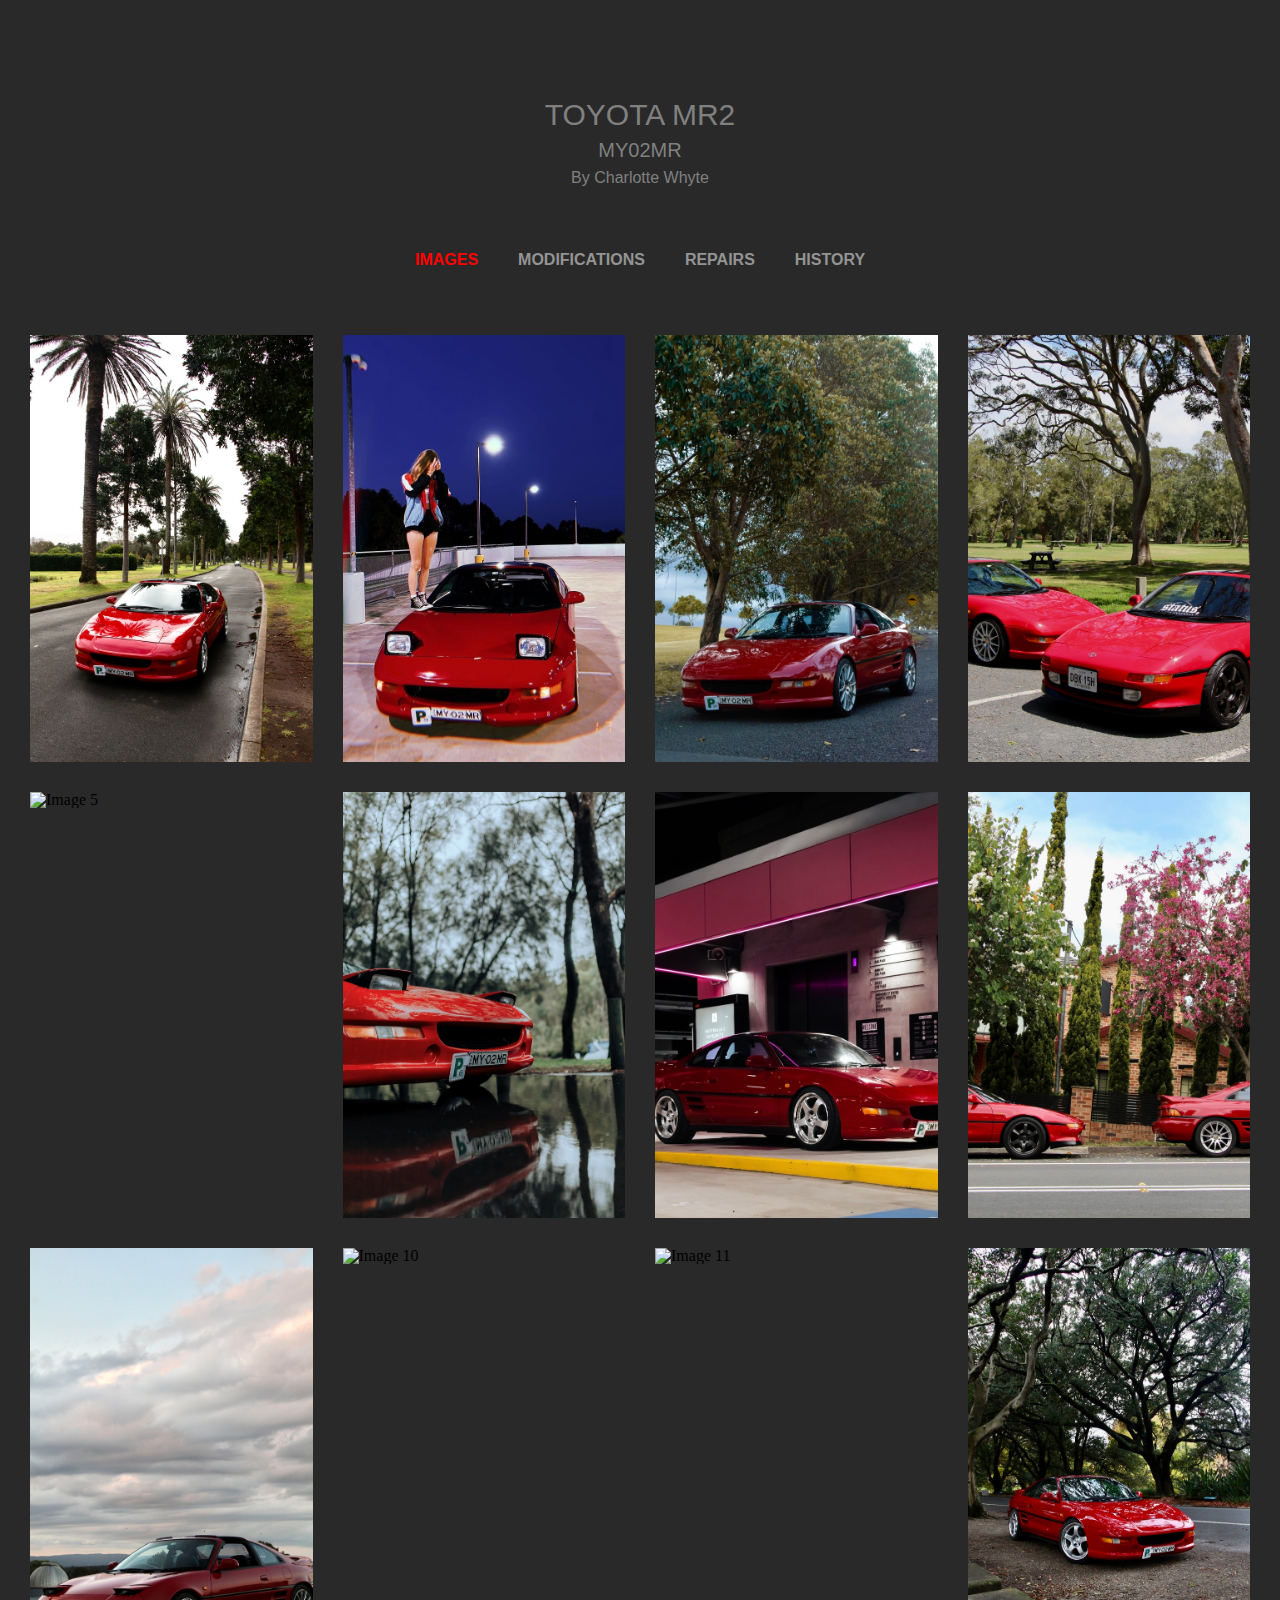
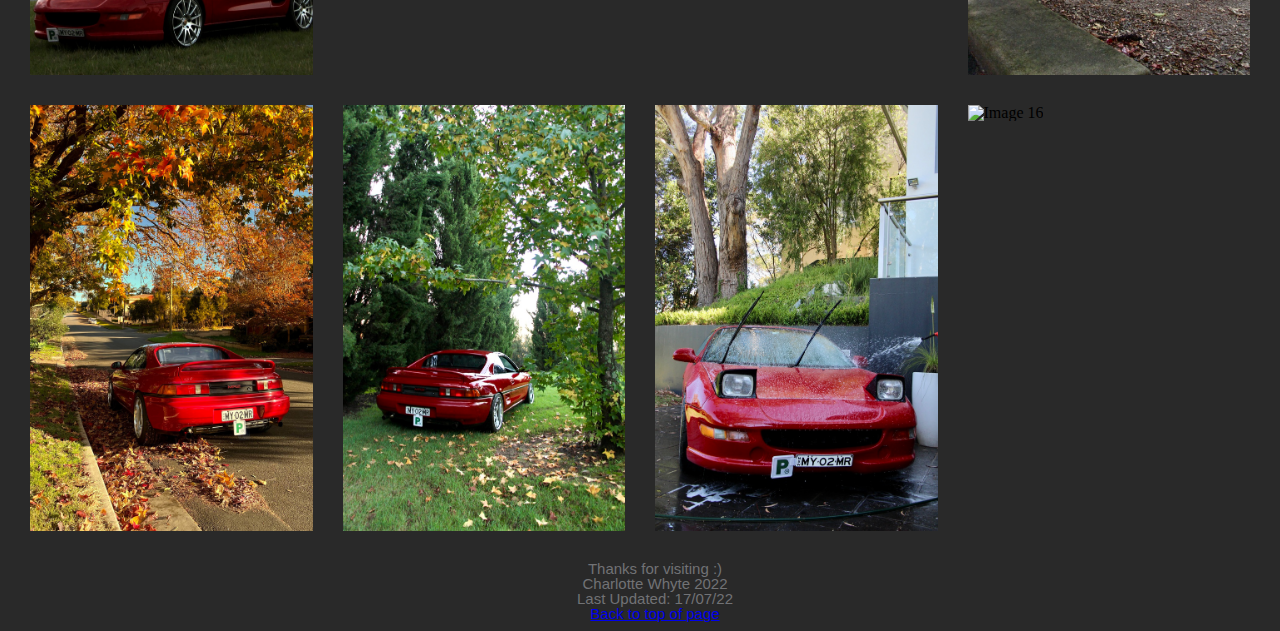
==== index.html @ 2e7244ba "Add intiial files" ====
<!doctype html>
<html>

<head>

    <link rel="stylesheet" href="reset.css" />
    <link rel="stylesheet" href="styles.css" />
    <script defer src="main.js" type="application/javascript"></script>

</head>

<body>
    <a name="top"></a>
    <header class="header1">
        <div class="name1">TOYOTA MR2</div>
        <div class="name2">MY02MR</div>
        <div class="name3">By Charlotte Whyte</div>

    </header>
    <nav>
        <a class="current" href="index.html">IMAGES</a>
        <a href="mods.html">MODIFICATIONS</a>
        <a href="repairs.html">REPAIRS</a>
        <a href="history.html">HISTORY</a>
        <div id="indicator"></div>
    </nav>



    <div class="gallery">
        <figure class="gallery__item gallery__item--1">
            <img src="img/home/index1.jpg" class="gallery__img" alt="Image 1">
        </figure>

        <figure class="gallery__item gallery__item--2">
            <img src="img/home/index2.jpg" class="gallery__img" alt="Image 2">
        </figure>

        <figure class="gallery__item gallery__item--3">
            <img src="img/home/index3.jpg" class="gallery__img" alt="Image 3">
        </figure>

        <figure class="gallery__item gallery__item--4">
            <img src="img/home/index4.jpg" class="gallery__img" alt="Image 4">
        </figure>

        <figure class="gallery__item gallery__item--5">
            <img src="img/home/index5.jpg" class="gallery__img" alt="Image 5">
        </figure>

        <figure class="gallery__item gallery__item--6">
            <img src="img/home/index6.jpg" class="gallery__img" alt="Image 6">
        </figure>

        <figure class="gallery__item gallery__item--7">
            <img src="img/home/index7.jpg" class="gallery__img" alt="Image 7">
        </figure>

        <figure class="gallery__item gallery__item--8">
            <img src="img/home/index8.jpg" class="gallery__img" alt="Image 8">
        </figure>

        <figure class="gallery__item gallery__item--9">
            <img src="img/home/index9.jpg" class="gallery__img" alt="Image 9">
        </figure>
        <figure class="gallery__item gallery__item--10">
            <img src="img/home/index10.jpg" class="gallery__img" alt="Image 10">
        </figure>
        <figure class="gallery__item gallery__item--11">
            <img src="img/home/index11.jpg" class="gallery__img" alt="Image 11">
        </figure>

        <figure class="gallery__item gallery__item--12">
            <img src="img/home/index12.jpg" class="gallery__img" alt="Image 12">
        </figure>
        <figure class="gallery__item gallery__item--13">
            <img src="img/home/index13.JPEG" class="gallery__img" alt="Image 13">
        </figure>
        <figure class="gallery__item gallery__item--14">
            <img src="img/home/index14.jpg" class="gallery__img" alt="Image 14">
        </figure>
        <figure class="gallery__item gallery__item--15">
            <img src="img/home/index15.jpg" class="gallery__img" alt="Image 15">
        </figure>
        <figure class="gallery__item gallery__item--16">
            <img src="img/home/index16.jpg" class="gallery__img" alt="Image 16">
        </figure>
    </div>
</body>


<div class="footer">

    <p><b>Thanks for visiting :)</b></p>

    <p>Charlotte Whyte 2022</p>
    <p>Last Updated: 17/07/22</p>

    <p><a href="#top">Back to top of page</a></p>
</div>



</html>
---- styles.css ----
html {
    background-color: #292929;
    overflow: scroll;
}

.header1 {
    padding-top: 90px;
    padding-left: 16px;
    padding-right: 16px;
    padding-bottom: -40px;

}

.name1 {

    margin-top: 10px;
    text-align: center;
    color: gray;
    font-family: 'Segoe UI', Tahoma, Geneva, Verdana, sans-serif;
    font-size: 30px;

}

.name2 {

    margin-top: 10px;
    text-align: center;
    color: gray;
    font-family: 'Segoe UI', Tahoma, Geneva, Verdana, sans-serif;
    font-size: 20px;
}

.name3 {

    margin-top: 10px;
    text-align: center;
    color: gray;
    font-family: 'Segoe UI', Tahoma, Geneva, Verdana, sans-serif;
    font-size: 100%;
}


body {
    margin-top: -250px;
    margin: 0;
    background-color: #292929;
    overflow: hidden;
}

nav {
    background-color: #292929;
    max-width: 800px;
    display: table;
    margin: 50px auto;
}

nav a {
    display: inline-block;
    text-align: center;
    color: #949494;
    text-decoration: none;
    font-family: Verdana, Geneva, Tahoma, sans-serif;
    font-weight: bold;
    padding: 10px 20px;
    transition: 0.2s ease color;
}

nav a:before,
nav a:after {
    content: "";
    position: relative;
    border-radius: 50%;
    background-color: rgb(218, 64, 64);
    display: block;
    transform: scale(0);
    transition: 0.2s ease transform;
}

nav a:before {
    top: 0;
    left: -12px;
    width: 6px;
    height: 6px;
}

nav a:after {
    top: -18px;
    left: -4px;
    width: 4px;
    height: 4px;
}

nav a:hover {
    color: #949494;
}

nav a:hover:before,
nav a:hover:after {
    transform: scale(1);
}


nav .current {
    color: red;
}


#indicator {
    width: 30px;
    height: 3px;
    border-radius: 5px;
    transition: 0.2s ease transform, 0.2s ease opacity;
    background: linear-gradient(130deg, rgb(218, 64, 64), red);
    opacity: 0;
}

/* 

nav a:nth-child(1):hover~#indicator {
    left: 8%;
    background: linear-gradient(130deg, rgb(218, 64, 64), red);
}

nav a:nth-child(2):hover~#indicator {
    left: 35%;
    background: linear-gradient(130deg, rgb(218, 64, 64), red);
}

nav a:nth-child(3):hover~#indicator {
    left: 63%;
    background: linear-gradient(130deg, rgb(218, 64, 64), red);
}

nav a:nth-child(4):hover~#indicator {
    left: 86%;
    background: linear-gradient(130deg, rgb(218, 64, 64), red);
} */




.gallery {
    display: grid;
    grid-template-columns: 1fr 1fr 1fr 1fr;
    /* grid-template-rows: repeat(20, 5vw); */
    width: 100%;
    grid-gap: 30px;
    padding-left: 30px;
    padding-right: 30px;
    box-sizing: border-box;

}


@media screen and (max-width: 700px) {
    .gallery {
        grid-template-columns: 1fr 1fr;
    }
}

.gallery__img {
    width: 100%;
    height: 100%;
    object-fit: cover;
}

/*mods */

.modheading {

    max-width: 1200px;
    margin: 0 auto;
}

.title {
    color: red;
    letter-spacing: 3px;
    font-family: 'Segoe UI', Tahoma, Geneva, Verdana, sans-serif;
    font-size: 30px;
    text-shadow: 2px 2px 4px rgba(142, 42, 42, 0.634),
        3px 4px 4px rgba(95, 21, 21, 0.634);
    text-decoration-line: underline;



}

.headtext {
    padding-top: 20px;
    padding-bottom: 30px;
    color: gray;
    font-family: 'Segoe UI', Tahoma, Geneva, Verdana, sans-serif;
    font-size: 20px;




}

.line {
    border-bottom: 2px solid rgba(255, 0, 0, 0.615);
}

.image1 {
    float: right;

    margin-right: 50px;
    padding-left: 50px;
    padding-top: 30px;
}

.image2 {
    float: right;

    margin-right: 50px;

    padding-top: 30px;
}

.title1 {
    padding-top: 40px;
    font-size: 30px;
    color: lightgray;
    margin-left: 50px;
    text-align: center;
    padding-bottom: 20px;
}

.title2 {
    padding-top: 40px;
    font-size: 30px;
    color: lightgray;
    margin-left: 50px;
    text-align: center;
    padding-bottom: 20px;
}

.wrapper1 {
    font-size: 25px;
    color: lightgray;
    margin-right: 150px;
    margin-left: 50px;
    margin-top: 20px;
    padding-bottom: 35px;
    padding-right: 190px;

}

.wrapper2 {
    font-size: 25px;
    color: lightgray;
    margin-right: 150px;
    margin-left: 50px;
    margin-top: 20px;
    padding-bottom: 35px;
    padding-right: 190px;

}

.title3 {

    font-size: 25px;
    color: lightgray;
    padding-top: 20px;
    text-align: center;
    padding-bottom: 20px;
}

.wrapper3 {
    font-size: 20px;
    color: lightgray;


}

.line1 {
    padding-top: 60px;
    border-bottom: 2px solid rgba(255, 0, 0, 0.3);
    margin-left: 50px;
    margin-right: 50px;
}

.line2 {
    padding-top: 10px;
    border-bottom: 2px solid rgba(255, 0, 0, 0.3);
    margin-left: 50px;
    margin-right: 50px;
}

.line3 {
    padding-top: 15px;
    border-bottom: 2px solid rgba(255, 0, 0, 0.3);
    margin-left: 50px;
    margin-right: 50px;
}

.line4 {
    border-bottom: 2px solid rgba(255, 0, 0, 0.3);
    padding-top: 20px;
    align-self: center;
}
.line5 {
    border-bottom: 2px solid rgba(255, 0, 0, 0.3);
    padding-top: 20px;
    align-self: center;
    margin-bottom: 30px;
}
.line7 {

    border-bottom: 2px solid rgba(255, 0, 0, 0.3);
    margin-bottom: 0px;
    padding-top: 30px;
    align-self: center;
}
.line8 {

    border-bottom: 2px solid rgba(255, 0, 0, 0.3);
    padding-top: 35px;
    margin-bottom: 0px;
    align-self: center;
}
.line9 {
    border-bottom: 2px solid rgba(255, 0, 0, 0.3);
    padding-top: 20px;
    align-self: center;
    margin-bottom:30px;
    padding-bottom: 10px;
}
.line10 {

    border-bottom: 2px solid rgba(255, 0, 0, 0.3);
    padding-top: 35px;
    margin-bottom: 30px;
    align-self: center;
}

.line6 {
    border-bottom: 2px solid rgba(255, 0, 0, 0.3);
    margin-left: 50px;
    margin-right: 50px;
}

.size {
    max-width: 1200px;
    margin: 0 auto 0;
}

.image4 {
    float: right;

    margin-right: 50px;
    padding-left: 0px;
    padding-top: 30px;
}

.image3 {
    float: right;

    margin-right: 50px;

    padding-top: -30px;
}

.footer {

    padding-top: 30px;
    padding-bottom: 10px;

    color: rgb(113, 114, 117);
    text-align: center;
    font-size: 15px;
    margin-left: 30px;

    font-family: 'Segoe UI', Tahoma, Geneva, Verdana, sans-serif;

}


/* repairs*/
@keyframes tonext {
    75% {
        left: 0;
    }

    95% {
        left: 100%;
    }

    98% {
        left: 100%;
    }

    99% {
        left: 0;
    }
}

@keyframes tostart {
    75% {
        left: 0;
    }

    95% {
        left: -300%;
    }

    98% {
        left: -300%;
    }

    99% {
        left: 0;
    }
}

@keyframes snap {
    96% {
        scroll-snap-align: center;
    }

    97% {
        scroll-snap-align: none;
    }

    99% {
        scroll-snap-align: none;
    }

    100% {
        scroll-snap-align: center;
    }
}

.body1 {
    max-width: 37.5rem;
    margin: 0 auto;
    padding: 0 1.25rem;
    font-family: 'Lato', sans-serif;
}

* {
    box-sizing: border-box;
    scrollbar-color: transparent transparent;
    /* thumb and track color */
    scrollbar-width: 0px;
}

*::-webkit-scrollbar {
    width: 0;
}

*::-webkit-scrollbar-track {
    background: transparent;
}

*::-webkit-scrollbar-thumb {
    background: transparent;
    border: none;
}

* {
    -ms-overflow-style: none;
}

ol,
li {
    list-style: none;
    margin: 0;
    padding: 0;
}

.carousel {
    position: relative;
    padding-top: 75%;
    filter: drop-shadow(0 0 10px #0003);
    perspective: 100px;
}

.carousel2 {
    position: relative;
    padding-top: 75%;
    filter: drop-shadow(0 0 10px #0003);
    perspective: 100px;
}

.carousel__viewport {
    position: absolute;
    top: 0;
    right: 0;
    bottom: 0;
    left: 0;
    display: flex;
    overflow-x: scroll;
    counter-reset: item;
    scroll-behavior: smooth;
    scroll-snap-type: x mandatory;
}

.carousel__slide {
    position: relative;
    flex: 0 0 100%;
    width: 100%;
    background-color: #f99;
    counter-increment: item;
}

.carousel__slide img {
    width: 100%;
    height: 100%;
}

.carousel__snapper {
    position: absolute;
    top: 0;
    left: 0;
    width: 100%;
    height: 100%;
    scroll-snap-align: center;
}

@media (hover: hover) {
    .carousel__snapper {
        animation-name: tonext, snap;
        animation-timing-function: ease;
        animation-duration: 4s;
        animation-iteration-count: infinite;
    }

    .carousel__slide:last-child .carousel__snapper {
        animation-name: tostart, snap;
    }
}

@media (prefers-reduced-motion: reduce) {
    .carousel__snapper {
        animation-name: none;
    }
}

.carousel:hover .carousel__snapper,
.carousel:focus-within .carousel__snapper {
    animation-name: none;
}

.carousel__navigation {
    position: absolute;
    right: 0;
    bottom: 20px;
    left: 0;
    text-align: center;
}


.carousel__navigation-list,
.carousel__navigation-item {
    display: inline-block;
}

.carousel__navigation-button {
    display: inline-block;
    width: 1.5rem;
    height: 1.5rem;
    background-color: #333;
    background-clip: content-box;
    border: 0.25rem solid transparent;
    border-radius: 50%;
    font-size: 0;
    transition: transform 0.1s;
}

.carousel::before,
.carousel::after,
.carousel__prev,
.carousel__next {
    position: absolute;
    top: 0;
    margin-top: 45%;
    width: 2rem;
    height: 2rem;
    transform: translateY(-50%);
    border-radius: 50%;
    font-size: 0;
    outline: 0;
}

.carousel::before,
.carousel__prev {
    left: 4px;
}

.carousel::after,
.carousel__next {
    right: 4px;
}

.carousel::before,
.carousel::after {
    content: '';
    z-index: 1;
    background-color: #333;
    background-size: 16px 16px;
    background-repeat: no-repeat;
    background-position: center center;
    color: #fff;
    font-size: 2.5rem;
    line-height: 4rem;
    text-align: center;
    pointer-events: none;
}

.carousel::before {
    background-image: url("data:image/svg+xml,%3Csvg viewBox='0 0 100 100' xmlns='http://www.w3.org/2000/svg'%3E%3Cpolygon points='0,50 80,100 80,0' fill='%23fff'/%3E%3C/svg%3E");
}

.carousel::after {
    background-image: url("data:image/svg+xml,%3Csvg viewBox='0 0 100 100' xmlns='http://www.w3.org/2000/svg'%3E%3Cpolygon points='100,50 20,100 20,0' fill='%23fff'/%3E%3C/svg%3E");
}

.image5 {
    float: right;
    margin-top: 30px;

}

.image6 {
    float: right;

    margin-top: 30px;
}

.title4 {

    font-size: 25px;
    color: lightgray;
    padding-top: 60px;
    text-align: center;
    padding-bottom: 20px;
}
.title5 {

    font-size: 25px;
    color: lightgray;
    padding-top: 20px;
    text-align: center;
    padding-bottom: 20px;
}
.section {
    display: grid;
    grid-template-columns: 1fr 1fr 1fr;
    box-sizing: border-box;
    margin: 0px auto 0;
    justify-items: right;
}

.container {
    max-width: 1200px;
    margin: 0 auto;
}

.htitle {
    padding-top: 20px;
    font-size: 30px;
    color: lightgray;
    margin-left: 50px;
    text-align: center;
    padding-bottom: 20px;
}
.hwrapper {
    font-size: 25px;
    color: lightgray;
    max-width:1200px;
    text-align: center;

}
.contain {
    max-width: 1200px;
    margin: 0 auto;
    text-align: center;
}
.image7 {
   margin-right:25px;
   margin-left:25px;

    margin-top: 40px;
}
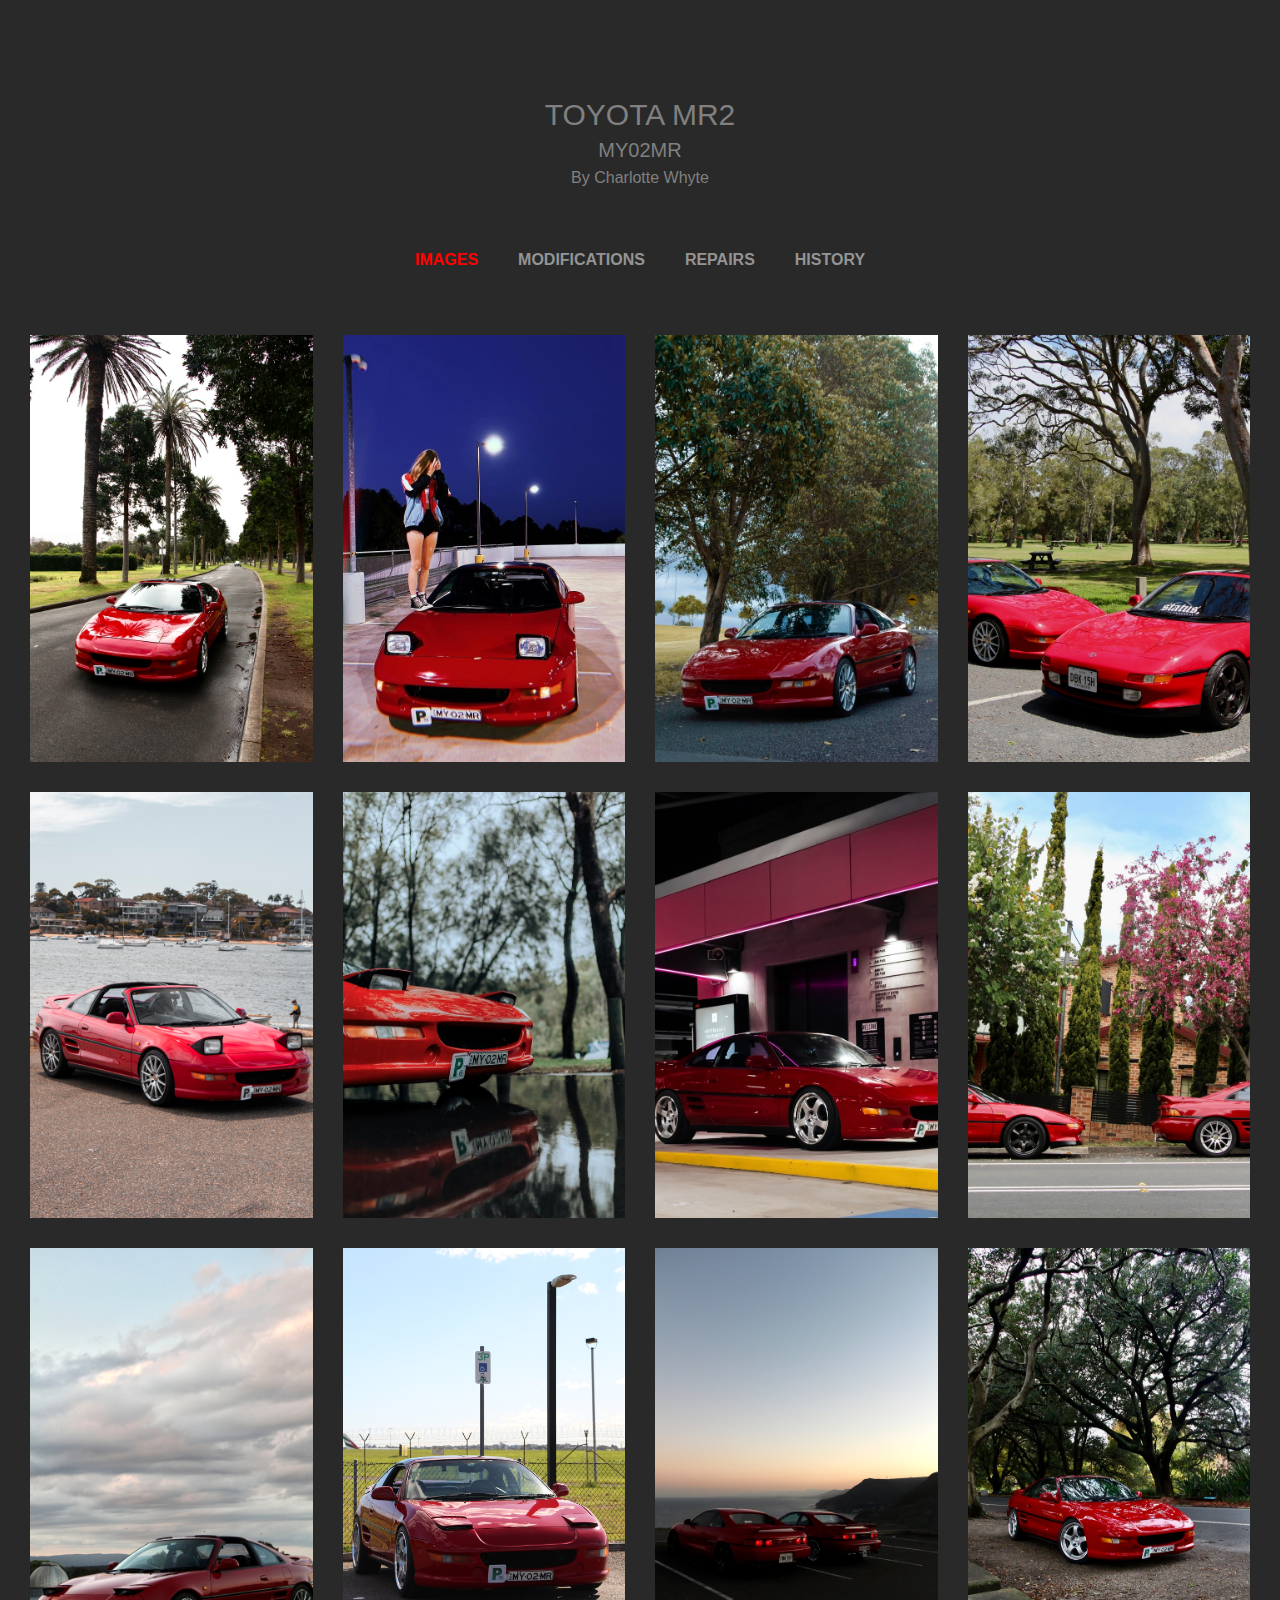
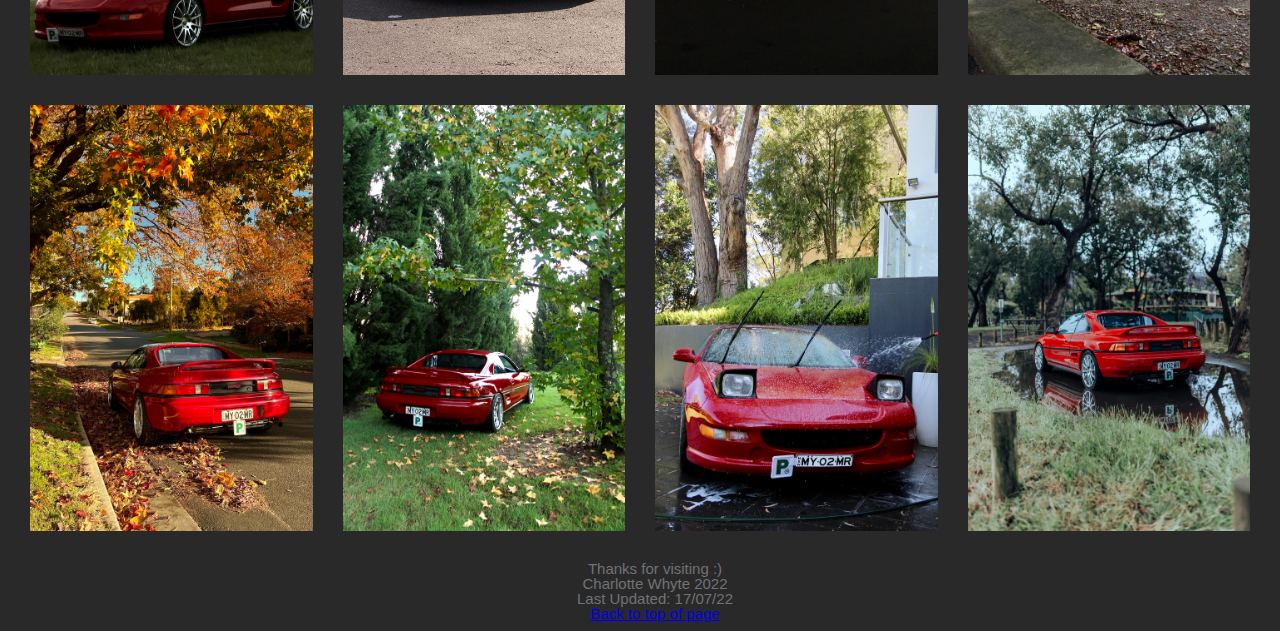
==== commit c5b086bc: "Updated styles for mobile" ====
--- a/index.html
+++ b/index.html
@@ -2,7 +2,7 @@
 <html>
 
 <head>
-
+    <meta name="viewport" content="width=device-width, initial-scale=1">
     <link rel="stylesheet" href="reset.css" />
     <link rel="stylesheet" href="styles.css" />
     <script defer src="main.js" type="application/javascript"></script>
@@ -45,7 +45,7 @@
         </figure>
 
         <figure class="gallery__item gallery__item--5">
-            <img src="img/home/index5.jpg" class="gallery__img" alt="Image 5">
+            <img src="img/home/index5.JPG" class="gallery__img" alt="Image 5">
         </figure>
 
         <figure class="gallery__item gallery__item--6">
@@ -64,10 +64,10 @@
             <img src="img/home/index9.jpg" class="gallery__img" alt="Image 9">
         </figure>
         <figure class="gallery__item gallery__item--10">
-            <img src="img/home/index10.jpg" class="gallery__img" alt="Image 10">
+            <img src="img/home/index10.JPG" class="gallery__img" alt="Image 10">
         </figure>
         <figure class="gallery__item gallery__item--11">
-            <img src="img/home/index11.jpg" class="gallery__img" alt="Image 11">
+            <img src="img/home/index11.JPG" class="gallery__img" alt="Image 11">
         </figure>
 
         <figure class="gallery__item gallery__item--12">
@@ -83,7 +83,7 @@
             <img src="img/home/index15.jpg" class="gallery__img" alt="Image 15">
         </figure>
         <figure class="gallery__item gallery__item--16">
-            <img src="img/home/index16.jpg" class="gallery__img" alt="Image 16">
+            <img src="img/home/index16.JPG" class="gallery__img" alt="Image 16">
         </figure>
     </div>
 </body>
--- a/styles.css
+++ b/styles.css
@@ -45,6 +45,12 @@
     margin: 0;
     background-color: #292929;
     overflow: hidden;
+}
+@media screen and (max-width: 700px)
+{
+    body {
+        margin: 16px;
+    }
 }
 
 nav {
@@ -63,6 +69,12 @@
     font-weight: bold;
     padding: 10px 20px;
     transition: 0.2s ease color;
+}
+
+@media screen and (max-width: 700px) {
+    nav a {
+        display: block;
+    }
 }
 
 nav a:before,
@@ -148,13 +160,15 @@
     padding-left: 30px;
     padding-right: 30px;
     box-sizing: border-box;
-
 }
 
 
 @media screen and (max-width: 700px) {
     .gallery {
         grid-template-columns: 1fr 1fr;
+        padding-left: 16px;
+        padding-right: 16px;
+        grid-gap: 16px;
     }
 }
 
@@ -208,6 +222,17 @@
     padding-left: 50px;
     padding-top: 30px;
 }
+@media screen and (max-width: 700px)
+{
+    .image1 {
+        float:none;
+        width:350px;
+        height:350px;
+        padding-left:0px;
+        padding-right:0px;
+    }
+
+}
 
 .image2 {
     float: right;
@@ -216,23 +241,49 @@
 
     padding-top: 30px;
 }
-
+@media screen and (max-width: 700px)
+{
+    .image2 {
+        float: none;
+        width:350px;
+        height:350px;
+        margin-right:0px;
+        
+        
+    }
+}
 .title1 {
-    padding-top: 40px;
+    padding-top: 30px;
     font-size: 30px;
     color: lightgray;
     margin-left: 50px;
     text-align: center;
     padding-bottom: 20px;
 }
+@media screen and (max-width: 700px)
+{
+    .title1 {
+        text-align:center;
+        margin-left: 0px;
+        margin-right: 40px;
+    }
+}
 
 .title2 {
-    padding-top: 40px;
+    padding-top: 30px;
     font-size: 30px;
     color: lightgray;
     margin-left: 50px;
     text-align: center;
     padding-bottom: 20px;
+}
+@media screen and (max-width: 700px)
+{
+    .title2 {
+        text-align:center;
+        margin-left: 0px;
+        margin-right: 40px;
+    }
 }
 
 .wrapper1 {
@@ -245,6 +296,20 @@
     padding-right: 190px;
 
 }
+@media screen and (max-width: 700px)
+{
+    .wrapper1 {
+        text-align:center;
+        margin-left: 0px;
+        margin-right:40px;
+        margin-left:0px;
+        padding-right:0px;
+        margin-top:0px;
+        padding-bottom:0px;
+
+    }
+}
+
 
 .wrapper2 {
     font-size: 25px;
@@ -256,6 +321,18 @@
     padding-right: 190px;
 
 }
+@media screen and (max-width: 700px)
+{
+    .wrapper2 {
+        text-align:center;
+        margin-left: 0px;
+        margin-right:40px;
+        margin-left:0px;
+        padding-right:0px;
+        margin-top:0px;
+        padding-bottom:0px;
+    }
+}
 
 .title3 {
 
@@ -264,6 +341,14 @@
     padding-top: 20px;
     text-align: center;
     padding-bottom: 20px;
+}
+@media screen and (max-width: 700px)
+{
+    .title3 {
+        text-align:center;
+    
+        margin-left: 0px;
+    }
 }
 
 .wrapper3 {
@@ -272,6 +357,14 @@
 
 
 }
+@media screen and (max-width: 700px)
+{
+    .wrapper3 {
+        text-align:center;
+    
+        margin-left: 0px;
+    }
+}
 
 .line1 {
     padding-top: 60px;
@@ -279,6 +372,17 @@
     margin-left: 50px;
     margin-right: 50px;
 }
+@media screen and (max-width: 700px)
+{
+    .line1 {
+        padding-top: 30px;
+        border-bottom: 2px solid rgba(255, 0, 0, 0.3);
+    margin-left: 30px;
+    margin-right: 30px;
+    margin-bottom:5px;
+
+    }
+}
 
 .line2 {
     padding-top: 10px;
@@ -286,6 +390,17 @@
     margin-left: 50px;
     margin-right: 50px;
 }
+@media screen and (max-width: 700px)
+{
+    .line2 {
+        padding-top: 30px;
+        border-bottom: 2px solid rgba(255, 0, 0, 0.3);
+    margin-left: 30px;
+    margin-right: 30px;
+    margin-bottom:5px;
+
+    }
+}
 
 .line3 {
     padding-top: 15px;
@@ -293,18 +408,31 @@
     margin-left: 50px;
     margin-right: 50px;
 }
+@media screen and (max-width: 700px)
+{
+    .line3 {
+        padding-top: 30px;
+        border-bottom: 2px solid rgba(255, 0, 0, 0.3);
+    margin-left: 30px;
+    margin-right: 30px;
+    margin-bottom:5px;
+
+    }
+}
 
 .line4 {
     border-bottom: 2px solid rgba(255, 0, 0, 0.3);
     padding-top: 20px;
     align-self: center;
 }
+
 .line5 {
     border-bottom: 2px solid rgba(255, 0, 0, 0.3);
     padding-top: 20px;
     align-self: center;
     margin-bottom: 30px;
 }
+
 .line7 {
 
     border-bottom: 2px solid rgba(255, 0, 0, 0.3);
@@ -312,6 +440,7 @@
     padding-top: 30px;
     align-self: center;
 }
+
 .line8 {
 
     border-bottom: 2px solid rgba(255, 0, 0, 0.3);
@@ -319,13 +448,15 @@
     margin-bottom: 0px;
     align-self: center;
 }
+
 .line9 {
     border-bottom: 2px solid rgba(255, 0, 0, 0.3);
     padding-top: 20px;
     align-self: center;
-    margin-bottom:30px;
+    margin-bottom: 30px;
     padding-bottom: 10px;
 }
+
 .line10 {
 
     border-bottom: 2px solid rgba(255, 0, 0, 0.3);
@@ -636,6 +767,7 @@
     text-align: center;
     padding-bottom: 20px;
 }
+
 .title5 {
 
     font-size: 25px;
@@ -644,6 +776,7 @@
     text-align: center;
     padding-bottom: 20px;
 }
+
 .section {
     display: grid;
     grid-template-columns: 1fr 1fr 1fr;
@@ -651,6 +784,13 @@
     margin: 0px auto 0;
     justify-items: right;
 }
+@media screen and (max-width: 700px)
+{
+    .section {
+        display:block;
+
+    }
+}
 
 .container {
     max-width: 1200px;
@@ -665,21 +805,36 @@
     text-align: center;
     padding-bottom: 20px;
 }
+
 .hwrapper {
     font-size: 25px;
     color: lightgray;
-    max-width:1200px;
-    text-align: center;
-
-}
+    max-width: 1200px;
+    text-align: center;
+
+}
+
 .contain {
     max-width: 1200px;
     margin: 0 auto;
     text-align: center;
 }
+
 .image7 {
-   margin-right:25px;
-   margin-left:25px;
+    margin-right: 25px;
+    margin-left: 25px;
 
     margin-top: 40px;
-}+}
+.row
+{
+    display:grid; 
+    grid-template-columns: 1fr 1fr 1fr; 
+}
+@media screen and (max-width: 700px)
+{
+    .row{
+        display:grid; 
+    grid-template-columns: 1fr; 
+    }
+}
